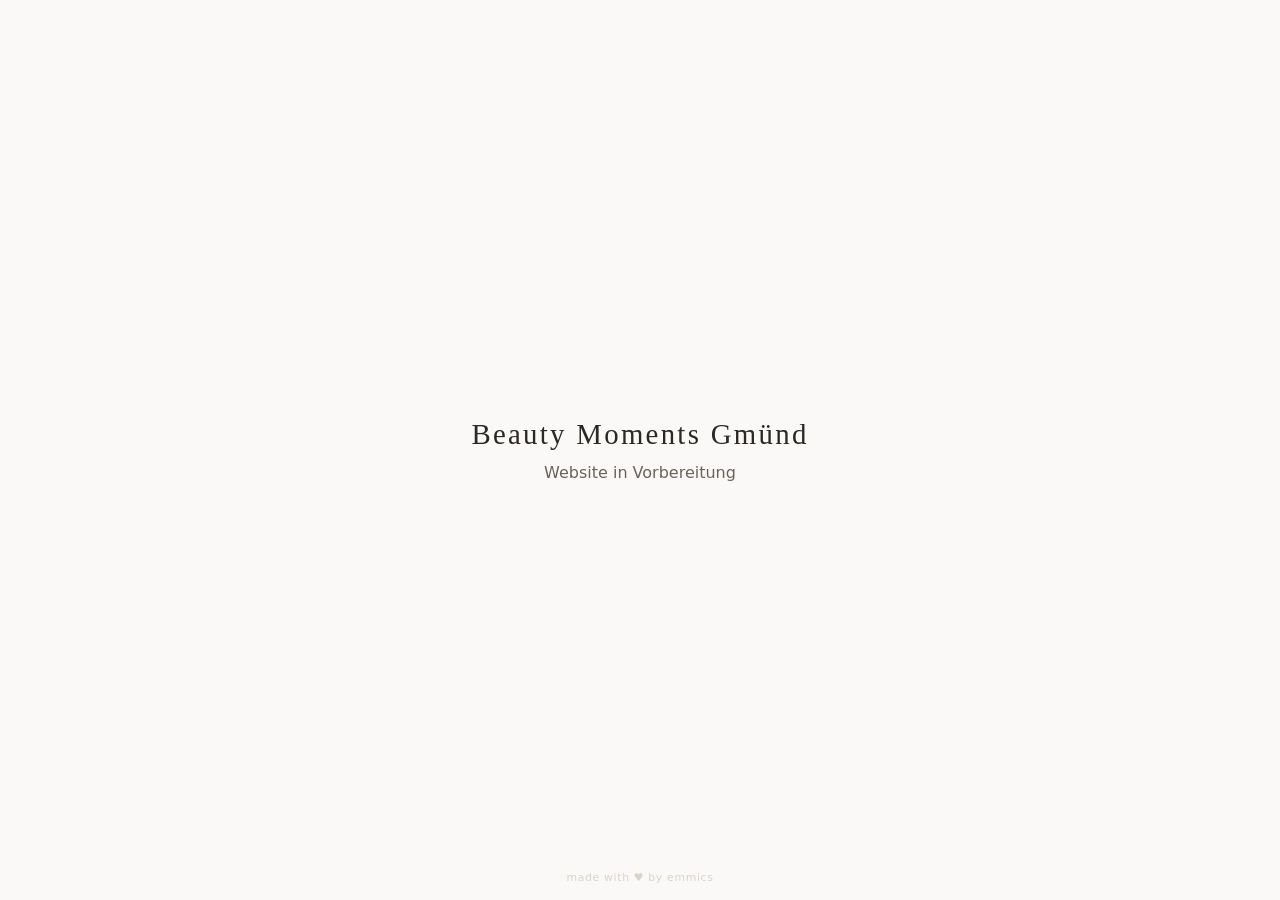
==== public/gmuend/index.html @ 6bbbb347 "Landingpage beautymoments.de + Gmünd-Platzhalter - main/: 50/50-Split (Gmünd | Schorndorf) mit vollf" ====
<!doctype html>
<html lang="de">
  <head>
    <meta charset="UTF-8" />
    <meta name="viewport" content="width=device-width, initial-scale=1.0, viewport-fit=cover" />
    <title>Beauty Moments Gmünd — Website in Vorbereitung</title>
    <meta name="description" content="Beauty Moments Gmünd — die neue Website ist in Vorbereitung." />
    <meta name="robots" content="noindex" />
    <style>
      html {
        /* füllt Notch-Bereich und Overscroll, nicht nur den Body */
        background: #faf9f7;
      }
      body {
        margin: 0;
        min-height: 100svh;
        display: flex;
        align-items: center;
        justify-content: center;
        font-family: Georgia, "Times New Roman", serif;
        background: #faf9f7;
        color: #2c2824;
        text-align: center;
      }
      main {
        padding: 2rem;
      }
      h1 {
        font-size: 1.8rem;
        font-weight: normal;
        letter-spacing: 0.08em;
        margin: 0 0 0.75rem;
      }
      p {
        font-family: system-ui, sans-serif;
        font-size: 1rem;
        color: #6b6258;
        margin: 0;
      }
      .made-by {
        position: fixed;
        left: 0;
        right: 0;
        bottom: max(1rem, env(safe-area-inset-bottom));
        padding: 0 max(1rem, env(safe-area-inset-right)) 0 max(1rem, env(safe-area-inset-left));
        text-align: center;
        font-family: system-ui, sans-serif;
        font-size: 0.68rem;
        letter-spacing: 0.06em;
        color: #d9d3c8;
      }
      .made-by a {
        color: inherit;
        text-decoration: none;
      }
      .made-by a:hover {
        color: #6b6258;
      }
    </style>
  </head>
  <body>
    <main>
      <h1>Beauty Moments Gmünd</h1>
      <p>Website in Vorbereitung</p>
    </main>
    <p class="made-by">made with ♥ by <a href="https://emmics.de">emmics</a></p>
  </body>
</html>
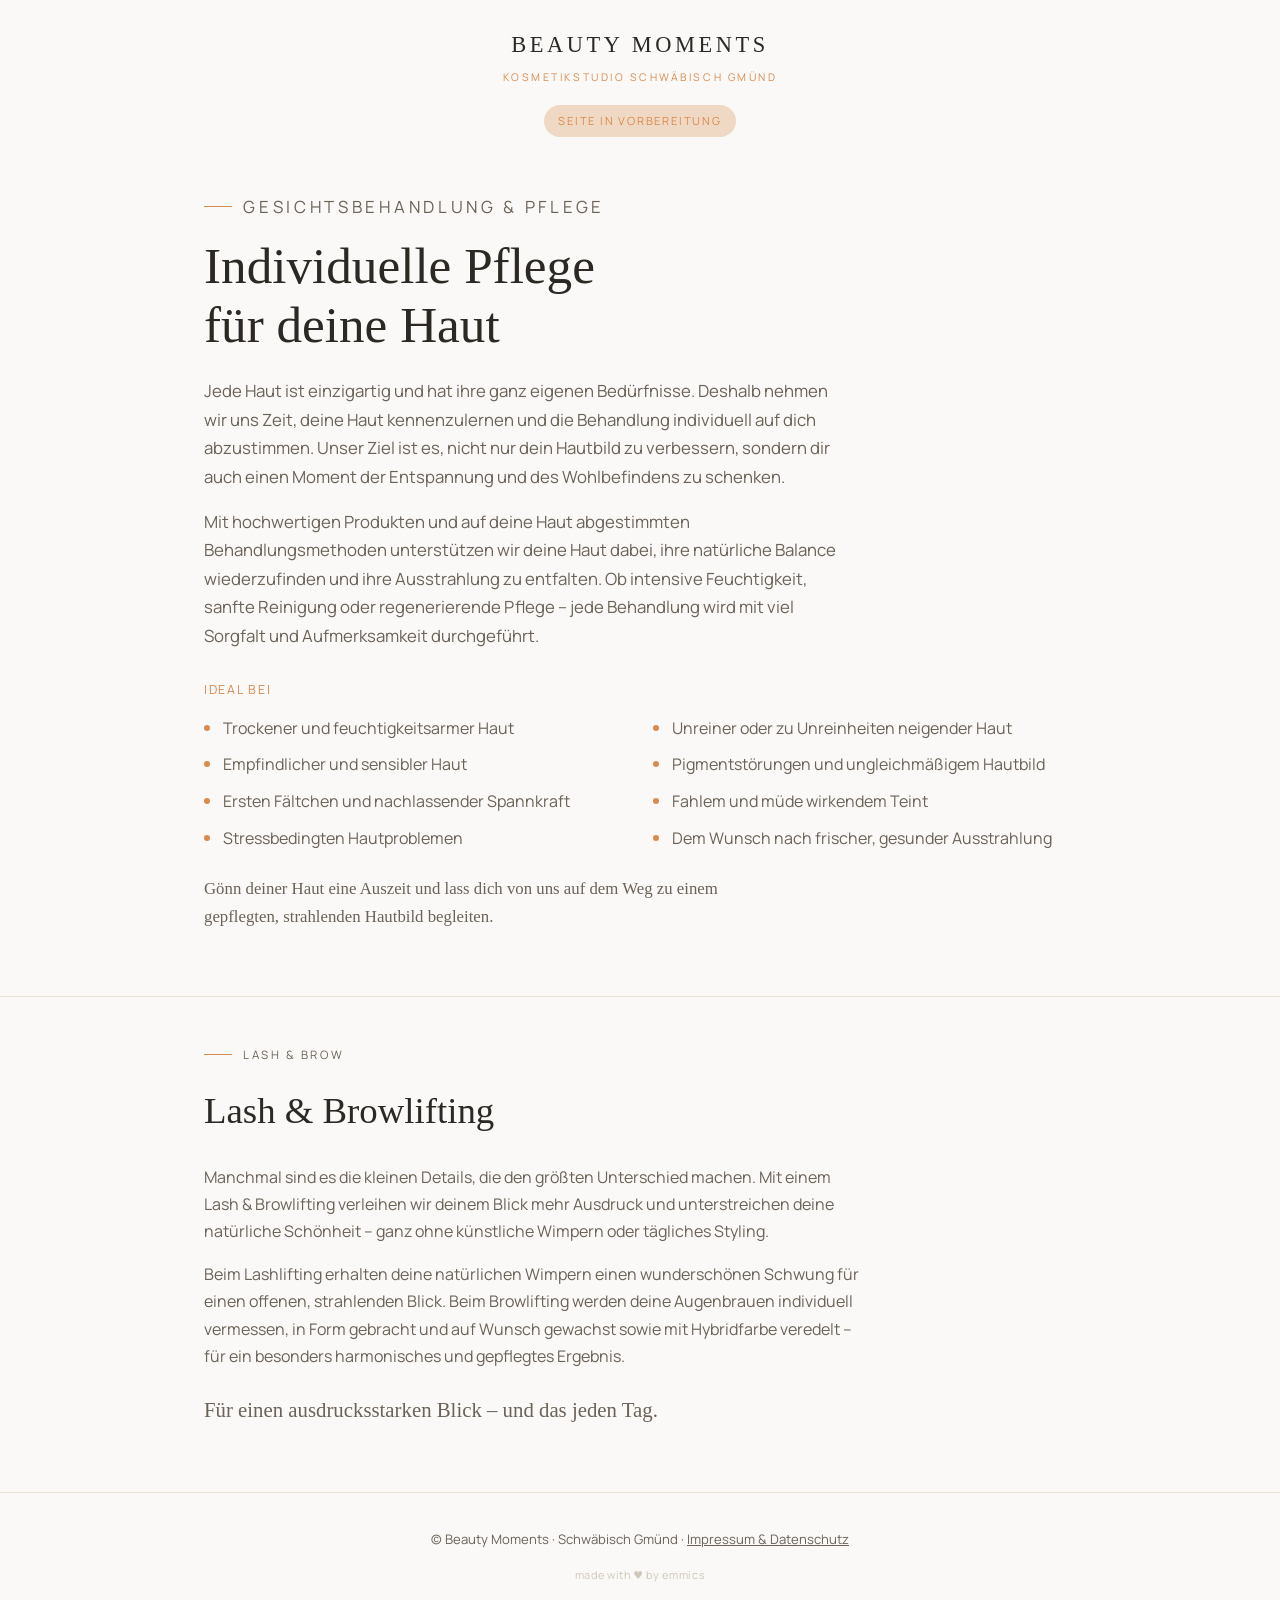
==== commit 99ab741d: "Cindy-Feedback: Schorndorf-Content, Licorice-Signatur, Font-Auswahlseite - Schorndorf: Inhalt/Stylin" ====
--- a/public/gmuend/index.html
+++ b/public/gmuend/index.html
@@ -4,65 +4,273 @@
     <meta charset="UTF-8" />
     <meta name="viewport" content="width=device-width, initial-scale=1.0, viewport-fit=cover" />
     <title>Beauty Moments Gmünd — Website in Vorbereitung</title>
-    <meta name="description" content="Beauty Moments Gmünd — die neue Website ist in Vorbereitung." />
+    <meta name="description" content="Beauty Moments in Schwäbisch Gmünd — individuelle Gesichtspflege, Microneedling, Lash & Browlifting. Die Website ist in Vorbereitung." />
     <meta name="robots" content="noindex" />
+    <meta name="theme-color" content="#faf9f7" />
+    <link rel="preconnect" href="https://fonts.googleapis.com" />
+    <link rel="preconnect" href="https://fonts.gstatic.com" crossorigin />
+    <link rel="stylesheet" href="https://fonts.googleapis.com/css2?family=Manrope:wght@400;500;600;700&display=swap" />
     <style>
-      html {
-        /* füllt Notch-Bereich und Overscroll, nicht nur den Body */
-        background: #faf9f7;
-      }
+      :root {
+        --ink: #2c2824;
+        --ink-soft: #6b6258;
+        --paper: #faf9f7;
+        --paper-2: #f4efe9;
+        --accent: #d98a4f;
+        --accent-soft: #f0d9c4;
+        --line: #ece4da;
+        --serif: Georgia, "Times New Roman", serif;
+        --sans: "Manrope", system-ui, -apple-system, "Segoe UI", sans-serif;
+      }
+
+      * { box-sizing: border-box; }
+
+      html { background: var(--paper); scroll-behavior: smooth; }
+
       body {
         margin: 0;
-        min-height: 100svh;
+        font-family: var(--sans);
+        color: var(--ink);
+        background: var(--paper);
+        line-height: 1.7;
+      }
+
+      h1, h2 { font-family: var(--serif); font-weight: 400; margin: 0; }
+      p { margin: 0; }
+
+      .inner {
+        max-width: 920px;
+        margin: 0 auto;
+        padding: 0 max(1.5rem, env(safe-area-inset-right)) 0 max(1.5rem, env(safe-area-inset-left));
+      }
+
+      .topbar {
+        text-align: center;
+        padding: max(1.6rem, env(safe-area-inset-top)) 1.5rem 0;
+      }
+
+      .brand {
+        font-family: var(--serif);
+        font-size: 1.4rem;
+        letter-spacing: 0.16em;
+        text-transform: uppercase;
+      }
+
+      .brand span {
+        display: block;
+        font-family: var(--sans);
+        font-size: 0.66rem;
+        letter-spacing: 0.24em;
+        text-transform: uppercase;
+        color: var(--accent);
+        margin-top: 0.35rem;
+      }
+
+      .prep-badge {
+        display: inline-block;
+        margin-top: 1.1rem;
+        padding: 0.4rem 0.9rem;
+        font-size: 0.7rem;
+        letter-spacing: 0.16em;
+        text-transform: uppercase;
+        color: var(--accent);
+        background: var(--accent-soft);
+        border-radius: 999px;
+      }
+
+      .eyebrow {
         display: flex;
         align-items: center;
-        justify-content: center;
-        font-family: Georgia, "Times New Roman", serif;
-        background: #faf9f7;
-        color: #2c2824;
+        gap: 0.7rem;
+        font-size: 0.72rem;
+        letter-spacing: 0.22em;
+        text-transform: uppercase;
+        color: var(--accent);
+      }
+
+      .eyebrow::before {
+        content: "";
+        width: 28px;
+        height: 1px;
+        background: var(--accent);
+      }
+
+      .hero {
+        padding: 3.5rem 0 3rem;
+      }
+
+      .hero h1 {
+        font-size: clamp(2rem, 5vw, 3.2rem);
+        line-height: 1.15;
+        margin: 1rem 0 1.4rem;
+        max-width: 18ch;
+      }
+
+      .hero p {
+        color: var(--ink-soft);
+        font-size: 1.05rem;
+        max-width: 64ch;
+        margin-bottom: 1rem;
+      }
+
+      .suited {
+        margin-top: 1.8rem;
+      }
+
+      .suited > span {
+        display: block;
+        font-size: 0.78rem;
+        text-transform: uppercase;
+        letter-spacing: 0.14em;
+        color: var(--accent);
+        margin-bottom: 0.9rem;
+      }
+
+      .suited ul {
+        list-style: none;
+        margin: 0;
+        padding: 0;
+        display: grid;
+        grid-template-columns: 1fr 1fr;
+        gap: 0.6rem 1.6rem;
+      }
+
+      .suited li {
+        position: relative;
+        padding-left: 1.2rem;
+        color: var(--ink-soft);
+      }
+
+      .suited li::before {
+        content: "";
+        position: absolute;
+        left: 0;
+        top: 0.62em;
+        width: 6px;
+        height: 6px;
+        border-radius: 50%;
+        background: var(--accent);
+      }
+
+      .block {
+        border-top: 1px solid var(--line);
+        padding: 3rem 0;
+      }
+
+      .block h2 {
+        font-size: clamp(1.6rem, 3.4vw, 2.3rem);
+        margin: 0.8rem 0 1.3rem;
+      }
+
+      .block p {
+        color: var(--ink-soft);
+        margin-bottom: 1rem;
+        max-width: 66ch;
+      }
+
+      .closing {
+        font-family: var(--serif);
+        font-size: 1.3rem;
+        color: var(--ink);
+        margin-top: 1.4rem;
+      }
+
+      footer {
+        border-top: 1px solid var(--line);
         text-align: center;
-      }
-      main {
-        padding: 2rem;
-      }
-      h1 {
-        font-size: 1.8rem;
-        font-weight: normal;
-        letter-spacing: 0.08em;
-        margin: 0 0 0.75rem;
-      }
-      p {
-        font-family: system-ui, sans-serif;
-        font-size: 1rem;
-        color: #6b6258;
-        margin: 0;
-      }
+        padding: 2.2rem 1.5rem max(2.5rem, calc(1.5rem + env(safe-area-inset-bottom)));
+        font-size: 0.82rem;
+        color: var(--ink-soft);
+      }
+
+      footer a { color: inherit; }
+
       .made-by {
-        position: fixed;
-        left: 0;
-        right: 0;
-        bottom: max(1rem, env(safe-area-inset-bottom));
-        padding: 0 max(1rem, env(safe-area-inset-right)) 0 max(1rem, env(safe-area-inset-left));
-        text-align: center;
-        font-family: system-ui, sans-serif;
+        margin: 1rem 0 0;
         font-size: 0.68rem;
         letter-spacing: 0.06em;
-        color: #d9d3c8;
-      }
-      .made-by a {
-        color: inherit;
-        text-decoration: none;
-      }
-      .made-by a:hover {
-        color: #6b6258;
+        color: #cfc7ba;
+      }
+
+      .made-by a { color: inherit; text-decoration: none; }
+      .made-by a:hover { color: var(--ink-soft); }
+
+      @media (max-width: 640px) {
+        .suited ul { grid-template-columns: 1fr; }
+      }
+
+      @media (prefers-reduced-motion: reduce) {
+        html { scroll-behavior: auto; }
       }
     </style>
   </head>
   <body>
-    <main>
-      <h1>Beauty Moments Gmünd</h1>
-      <p>Website in Vorbereitung</p>
-    </main>
-    <p class="made-by">made with ♥ by <a href="https://emmics.de">emmics</a></p>
+    <div class="topbar">
+      <div class="brand">Beauty Moments<span>Kosmetikstudio Schwäbisch Gmünd</span></div>
+      <div class="prep-badge">Seite in Vorbereitung</div>
+    </div>
+
+    <section class="hero">
+      <div class="inner">
+        <p class="eyebrow">Gesichtsbehandlung &amp; Pflege</p>
+        <h1>Individuelle Pflege für deine Haut</h1>
+        <p>
+          Jede Haut ist einzigartig und hat ihre ganz eigenen Bedürfnisse. Deshalb nehmen wir uns
+          Zeit, deine Haut kennenzulernen und die Behandlung individuell auf dich abzustimmen. Unser
+          Ziel ist es, nicht nur dein Hautbild zu verbessern, sondern dir auch einen Moment der
+          Entspannung und des Wohlbefindens zu schenken.
+        </p>
+        <p>
+          Mit hochwertigen Produkten und auf deine Haut abgestimmten Behandlungsmethoden unterstützen
+          wir deine Haut dabei, ihre natürliche Balance wiederzufinden und ihre Ausstrahlung zu
+          entfalten. Ob intensive Feuchtigkeit, sanfte Reinigung oder regenerierende Pflege – jede
+          Behandlung wird mit viel Sorgfalt und Aufmerksamkeit durchgeführt.
+        </p>
+
+        <div class="suited">
+          <span>Ideal bei</span>
+          <ul>
+            <li>Trockener und feuchtigkeitsarmer Haut</li>
+            <li>Unreiner oder zu Unreinheiten neigender Haut</li>
+            <li>Empfindlicher und sensibler Haut</li>
+            <li>Pigmentstörungen und ungleichmäßigem Hautbild</li>
+            <li>Ersten Fältchen und nachlassender Spannkraft</li>
+            <li>Fahlem und müde wirkendem Teint</li>
+            <li>Stressbedingten Hautproblemen</li>
+            <li>Dem Wunsch nach frischer, gesunder Ausstrahlung</li>
+          </ul>
+        </div>
+
+        <p class="closing">
+          Gönn deiner Haut eine Auszeit und lass dich von uns auf dem Weg zu einem gepflegten,
+          strahlenden Hautbild begleiten.
+        </p>
+      </div>
+    </section>
+
+    <section class="block">
+      <div class="inner">
+        <p class="eyebrow">Lash &amp; Brow</p>
+        <h2>Lash &amp; Browlifting</h2>
+        <p>
+          Manchmal sind es die kleinen Details, die den größten Unterschied machen. Mit einem
+          Lash &amp; Browlifting verleihen wir deinem Blick mehr Ausdruck und unterstreichen deine
+          natürliche Schönheit – ganz ohne künstliche Wimpern oder tägliches Styling.
+        </p>
+        <p>
+          Beim Lashlifting erhalten deine natürlichen Wimpern einen wunderschönen Schwung für einen
+          offenen, strahlenden Blick. Beim Browlifting werden deine Augenbrauen individuell vermessen,
+          in Form gebracht und auf Wunsch gewachst sowie mit Hybridfarbe veredelt – für ein besonders
+          harmonisches und gepflegtes Ergebnis.
+        </p>
+        <p class="closing">Für einen ausdrucksstarken Blick – und das jeden Tag.</p>
+      </div>
+    </section>
+
+    <footer>
+      © Beauty Moments · Schwäbisch Gmünd ·
+      <a href="https://schorndorf.beautymoments.de/imprint.html">Impressum &amp; Datenschutz</a>
+      <p class="made-by">made with ♥ by <a href="https://emmics.de">emmics</a></p>
+    </footer>
   </body>
 </html>
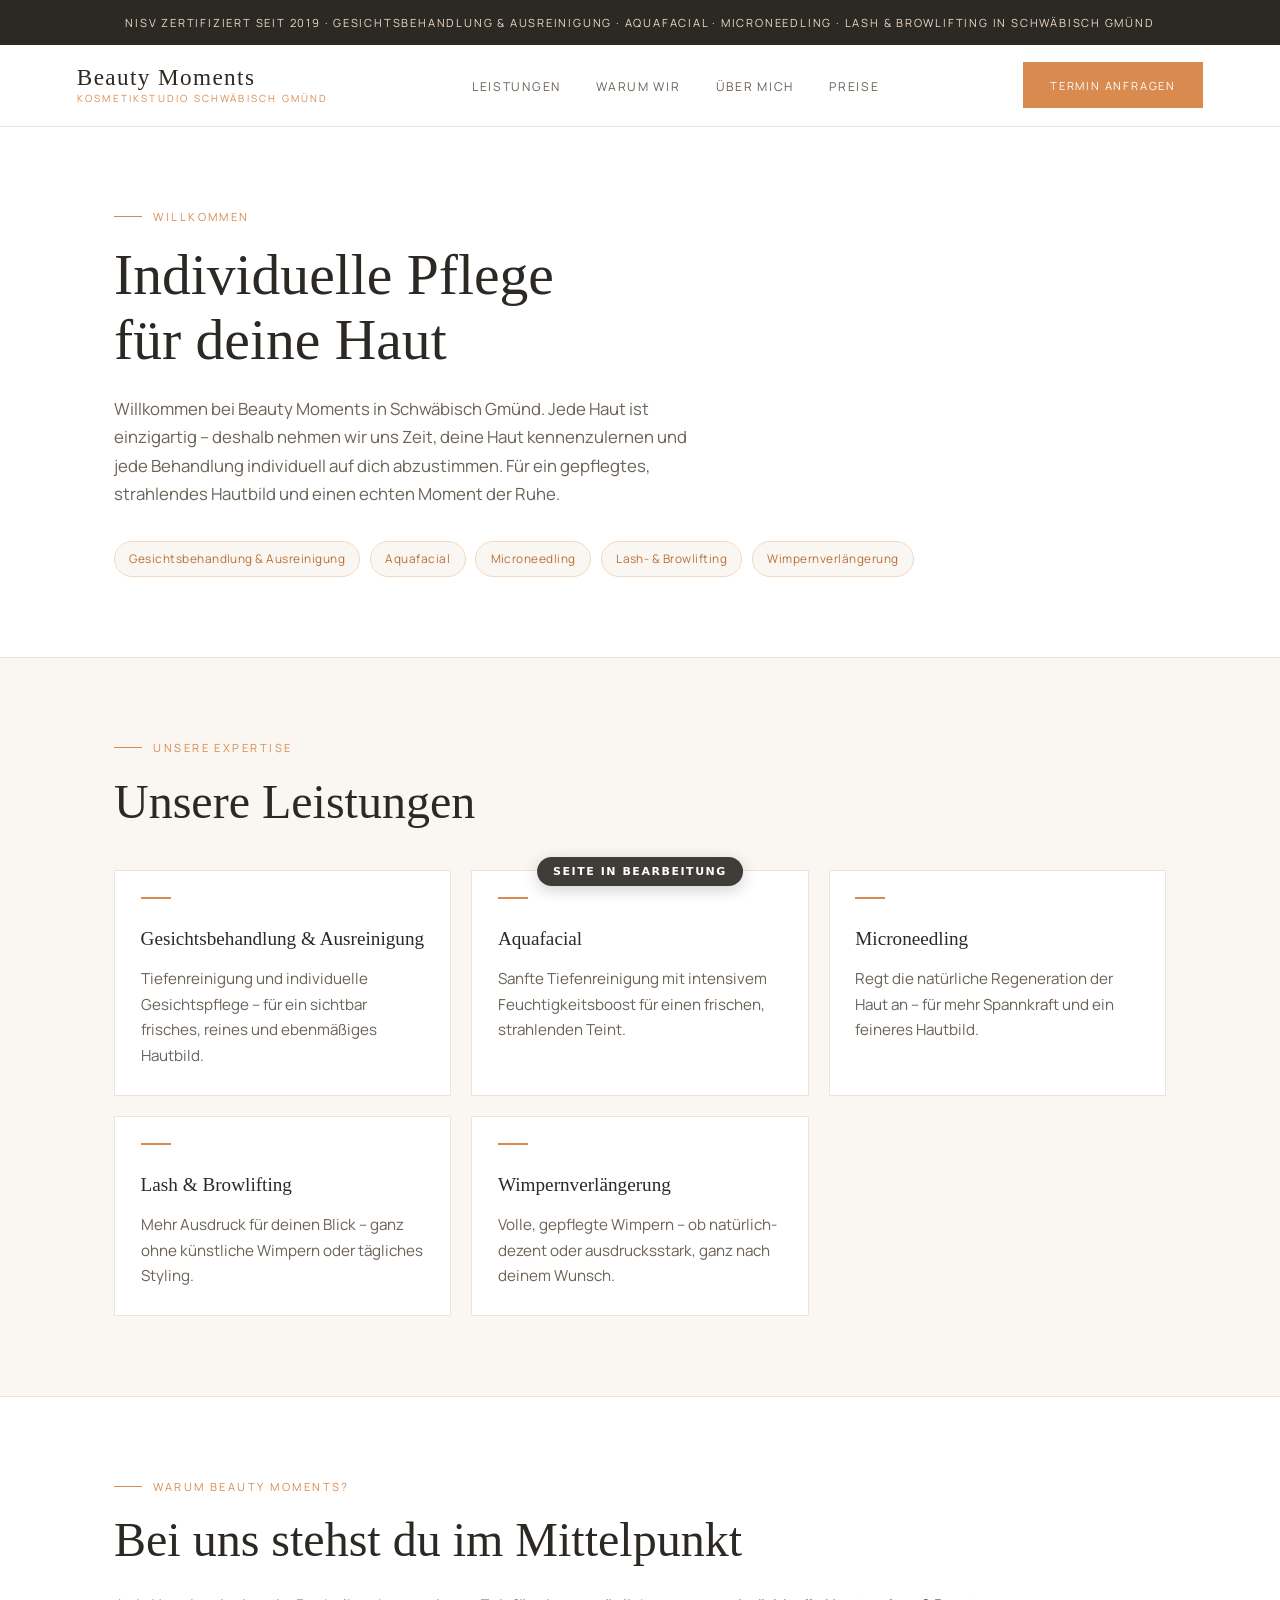
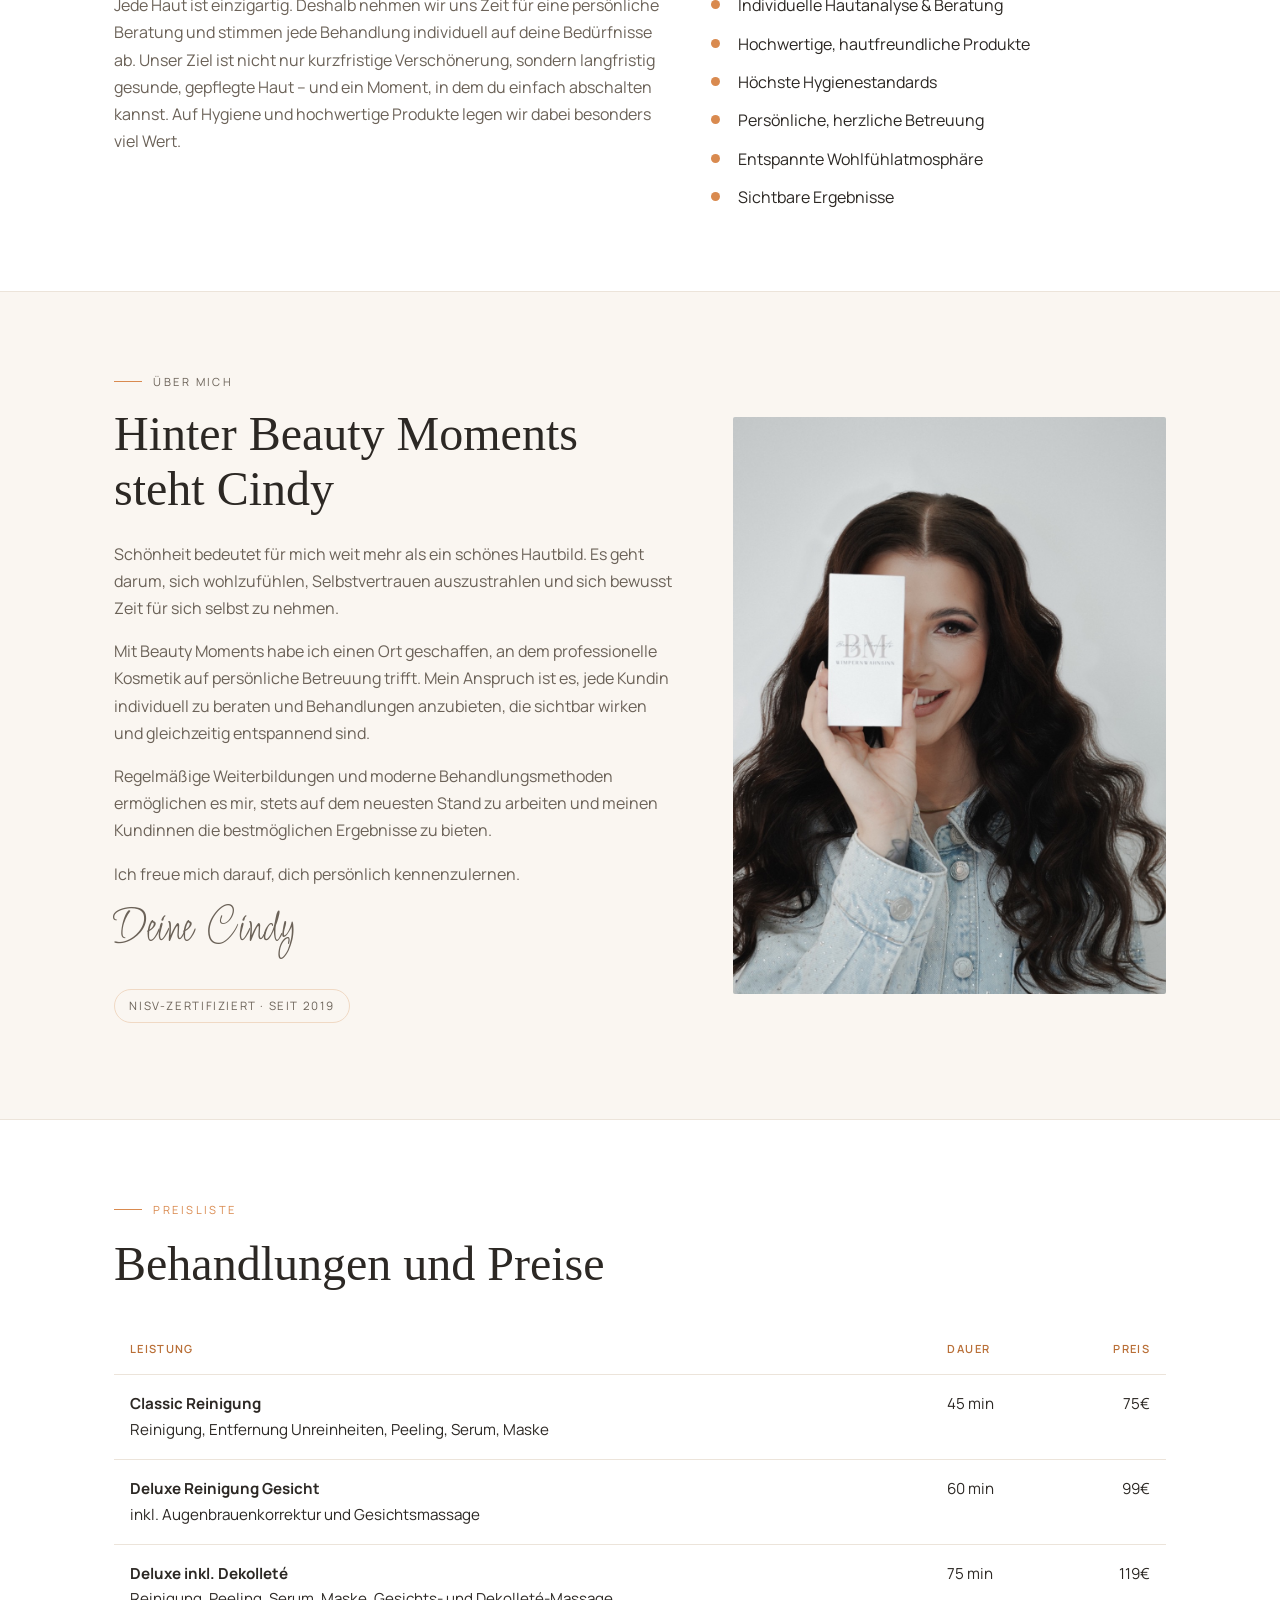
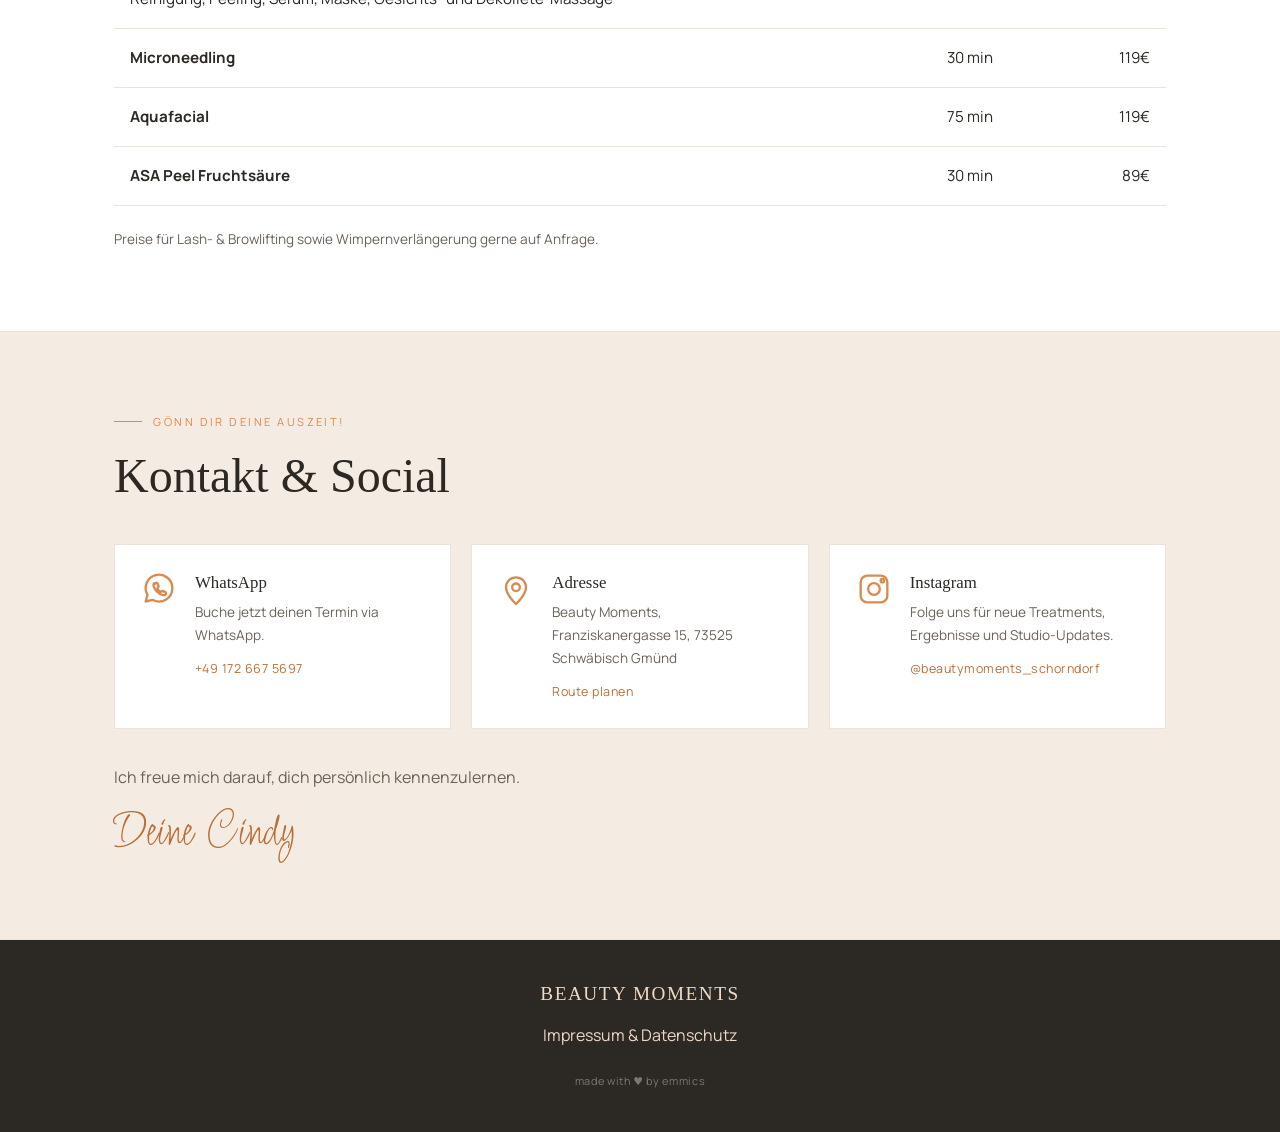
==== commit c982e98e: "Gmünd-Seite aufgebaut, Über-mich vereinheitlicht, Rezensionen, WIP-Badge - Gmünd: vollständige Struk" ====
--- a/public/gmuend/index.html
+++ b/public/gmuend/index.html
@@ -3,24 +3,35 @@
   <head>
     <meta charset="UTF-8" />
     <meta name="viewport" content="width=device-width, initial-scale=1.0, viewport-fit=cover" />
-    <title>Beauty Moments Gmünd — Website in Vorbereitung</title>
-    <meta name="description" content="Beauty Moments in Schwäbisch Gmünd — individuelle Gesichtspflege, Microneedling, Lash & Browlifting. Die Website ist in Vorbereitung." />
+    <title>Beauty Moments Schwäbisch Gmünd — Kosmetikstudio</title>
+    <meta
+      name="description"
+      content="Dein Kosmetikstudio in Schwäbisch Gmünd. Individuelle Gesichtsbehandlung & Ausreinigung, Aquafacial, Microneedling, Lash & Browlifting und Wimpernverlängerung."
+    />
     <meta name="robots" content="noindex" />
-    <meta name="theme-color" content="#faf9f7" />
+    <meta name="theme-color" content="#ffffff" />
+    <link rel="icon" type="image/svg+xml" href="favicon.svg" />
     <link rel="preconnect" href="https://fonts.googleapis.com" />
     <link rel="preconnect" href="https://fonts.gstatic.com" crossorigin />
-    <link rel="stylesheet" href="https://fonts.googleapis.com/css2?family=Manrope:wght@400;500;600;700&display=swap" />
+    <link
+      rel="stylesheet"
+      href="https://fonts.googleapis.com/css2?family=Licorice&family=Manrope:wght@400;500;600;700&display=swap"
+    />
     <style>
       :root {
         --ink: #2c2824;
         --ink-soft: #6b6258;
-        --paper: #faf9f7;
-        --paper-2: #f4efe9;
+        --paper: #ffffff;
+        --paper-2: #faf6f1;
+        --paper-3: #f4ece3;
         --accent: #d98a4f;
         --accent-soft: #f0d9c4;
+        --accent-dark: #b96f37;
         --line: #ece4da;
         --serif: Georgia, "Times New Roman", serif;
         --sans: "Manrope", system-ui, -apple-system, "Segoe UI", sans-serif;
+        --script: "Licorice", "Segoe Script", cursive;
+        --max: 1100px;
       }
 
       * { box-sizing: border-box; }
@@ -33,59 +44,102 @@
         color: var(--ink);
         background: var(--paper);
         line-height: 1.7;
-      }
-
-      h1, h2 { font-family: var(--serif); font-weight: 400; margin: 0; }
+        overflow-x: hidden;
+      }
+
+      h1, h2, h3 { font-family: var(--serif); font-weight: 400; margin: 0; }
       p { margin: 0; }
+      a { color: inherit; }
 
       .inner {
-        max-width: 920px;
+        max-width: var(--max);
         margin: 0 auto;
-        padding: 0 max(1.5rem, env(safe-area-inset-right)) 0 max(1.5rem, env(safe-area-inset-left));
-      }
-
-      .topbar {
+        padding: 5rem max(1.5rem, env(safe-area-inset-right)) 5rem max(1.5rem, env(safe-area-inset-left));
+      }
+
+      .announcement {
+        background: var(--ink);
+        color: var(--accent-soft);
         text-align: center;
-        padding: max(1.6rem, env(safe-area-inset-top)) 1.5rem 0;
-      }
-
-      .brand {
-        font-family: var(--serif);
-        font-size: 1.4rem;
-        letter-spacing: 0.16em;
-        text-transform: uppercase;
-      }
-
-      .brand span {
-        display: block;
-        font-family: var(--sans);
-        font-size: 0.66rem;
-        letter-spacing: 0.24em;
-        text-transform: uppercase;
-        color: var(--accent);
-        margin-top: 0.35rem;
-      }
-
-      .prep-badge {
-        display: inline-block;
-        margin-top: 1.1rem;
-        padding: 0.4rem 0.9rem;
+        padding: max(0.8rem, env(safe-area-inset-top)) 1.25rem 0.8rem;
         font-size: 0.7rem;
         letter-spacing: 0.16em;
         text-transform: uppercase;
+      }
+
+      .top-nav {
+        position: sticky;
+        top: 0;
+        z-index: 1000;
+        background: rgba(255, 255, 255, 0.92);
+        backdrop-filter: saturate(180%) blur(8px);
+        border-bottom: 1px solid var(--line);
+        display: flex;
+        align-items: center;
+        justify-content: space-between;
+        padding: env(safe-area-inset-top) max(6%, env(safe-area-inset-left)) 0 max(6%, env(safe-area-inset-right));
+        min-height: calc(82px + env(safe-area-inset-top));
+      }
+
+      .nav-logo {
+        font-family: var(--serif);
+        font-size: 1.45rem;
+        letter-spacing: 0.06em;
+        text-decoration: none;
+        line-height: 1;
+      }
+
+      .nav-logo span {
+        display: block;
+        font-family: var(--sans);
+        font-size: 0.62rem;
+        letter-spacing: 0.22em;
+        text-transform: uppercase;
         color: var(--accent);
-        background: var(--accent-soft);
-        border-radius: 999px;
-      }
+        margin-top: 0.3rem;
+      }
+
+      .nav-links {
+        display: flex;
+        gap: 2.2rem;
+        list-style: none;
+        margin: 0;
+        padding: 0;
+      }
+
+      .nav-links a {
+        font-size: 0.76rem;
+        letter-spacing: 0.14em;
+        text-transform: uppercase;
+        color: var(--ink-soft);
+        text-decoration: none;
+        transition: color 0.2s;
+      }
+
+      .nav-links a:hover { color: var(--accent-dark); }
+
+      .nav-cta {
+        background: var(--accent);
+        color: #fff;
+        padding: 0.85rem 1.7rem;
+        font-size: 0.7rem;
+        letter-spacing: 0.16em;
+        text-transform: uppercase;
+        text-decoration: none;
+        transition: background 0.25s, transform 0.15s;
+      }
+
+      .nav-cta:hover { background: var(--accent-dark); transform: translateY(-1px); }
 
       .eyebrow {
         display: flex;
         align-items: center;
         gap: 0.7rem;
-        font-size: 0.72rem;
+        font-size: 0.7rem;
         letter-spacing: 0.22em;
         text-transform: uppercase;
         color: var(--accent);
+        margin-bottom: 1.1rem;
       }
 
       .eyebrow::before {
@@ -95,108 +149,257 @@
         background: var(--accent);
       }
 
-      .hero {
-        padding: 3.5rem 0 3rem;
-      }
+      .section-title {
+        font-size: clamp(2rem, 4.2vw, 3rem);
+        line-height: 1.14;
+        margin-bottom: 1.5rem;
+      }
+
+      /* Hero */
+      .hero { background: var(--paper); }
 
       .hero h1 {
-        font-size: clamp(2rem, 5vw, 3.2rem);
-        line-height: 1.15;
-        margin: 1rem 0 1.4rem;
-        max-width: 18ch;
-      }
-
-      .hero p {
+        font-size: clamp(2.2rem, 5.4vw, 3.6rem);
+        line-height: 1.12;
+        margin: 0 0 1.4rem;
+        max-width: 16ch;
+      }
+
+      .hero p.lead {
         color: var(--ink-soft);
         font-size: 1.05rem;
-        max-width: 64ch;
+        max-width: 60ch;
+      }
+
+      .service-chips {
+        display: flex;
+        flex-wrap: wrap;
+        gap: 0.6rem;
+        margin-top: 2rem;
+      }
+
+      .service-chips span {
+        font-size: 0.74rem;
+        letter-spacing: 0.04em;
+        padding: 0.45rem 0.9rem;
+        border: 1px solid var(--accent-soft);
+        border-radius: 999px;
+        color: var(--accent-dark);
+        background: var(--paper-2);
+      }
+
+      /* Leistungen */
+      .services { background: var(--paper-2); border-top: 1px solid var(--line); }
+
+      .cards {
+        display: grid;
+        grid-template-columns: repeat(3, minmax(0, 1fr));
+        gap: 1.25rem;
+        margin-top: 2.5rem;
+      }
+
+      .card {
+        background: #fff;
+        border: 1px solid var(--line);
+        padding: 1.6rem;
+      }
+
+      .card h3 {
+        font-size: 1.2rem;
+        margin-bottom: 0.6rem;
+      }
+
+      .card p { color: var(--ink-soft); font-size: 0.95rem; }
+
+      .card .card-mark {
+        display: inline-block;
+        width: 30px;
+        height: 2px;
+        background: var(--accent);
         margin-bottom: 1rem;
       }
 
-      .suited {
-        margin-top: 1.8rem;
-      }
-
-      .suited > span {
-        display: block;
-        font-size: 0.78rem;
-        text-transform: uppercase;
-        letter-spacing: 0.14em;
-        color: var(--accent);
-        margin-bottom: 0.9rem;
-      }
-
-      .suited ul {
+      /* Warum wir */
+      .why { background: var(--paper); border-top: 1px solid var(--line); }
+
+      .why-grid {
+        display: grid;
+        grid-template-columns: 1.1fr 0.9fr;
+        gap: 2.5rem;
+        align-items: start;
+      }
+
+      .why-grid p { color: var(--ink-soft); }
+
+      .check-list {
         list-style: none;
         margin: 0;
         padding: 0;
         display: grid;
-        grid-template-columns: 1fr 1fr;
-        gap: 0.6rem 1.6rem;
-      }
-
-      .suited li {
+        gap: 0.7rem;
+      }
+
+      .check-list li {
         position: relative;
-        padding-left: 1.2rem;
-        color: var(--ink-soft);
-      }
-
-      .suited li::before {
+        padding-left: 1.7rem;
+        color: var(--ink);
+      }
+
+      .check-list li::before {
         content: "";
         position: absolute;
         left: 0;
-        top: 0.62em;
-        width: 6px;
-        height: 6px;
+        top: 0.5em;
+        width: 9px;
+        height: 9px;
         border-radius: 50%;
         background: var(--accent);
       }
 
-      .block {
-        border-top: 1px solid var(--line);
-        padding: 3rem 0;
-      }
-
-      .block h2 {
-        font-size: clamp(1.6rem, 3.4vw, 2.3rem);
-        margin: 0.8rem 0 1.3rem;
-      }
-
-      .block p {
+      /* Über mich */
+      .about { background: var(--paper-2); border-top: 1px solid var(--line); }
+
+      .about p { color: var(--ink-soft); margin-bottom: 1rem; max-width: 64ch; }
+
+      .signature {
+        font-family: var(--script);
+        font-size: 3.2rem;
+        line-height: 1;
+        color: var(--accent-dark);
+        margin-top: 1rem;
+      }
+
+      .about-grid {
+        display: grid;
+        grid-template-columns: 1.3fr 1fr;
+        gap: 3.5rem;
+        align-items: center;
+      }
+
+      .about-grid p { color: var(--ink-soft); margin-bottom: 1rem; max-width: 60ch; }
+
+      .portrait {
+        aspect-ratio: 3 / 4;
+        overflow: hidden;
+        border-radius: 2px;
+      }
+
+      .portrait img {
+        width: 100%;
+        height: 100%;
+        object-fit: cover;
+        display: block;
+      }
+
+      .cert-badge {
+        display: inline-block;
+        margin-top: 1.1rem;
+        padding: 0.4rem 0.9rem;
+        font-size: 0.72rem;
+        letter-spacing: 0.14em;
+        text-transform: uppercase;
         color: var(--ink-soft);
-        margin-bottom: 1rem;
-        max-width: 66ch;
-      }
-
-      .closing {
-        font-family: var(--serif);
-        font-size: 1.3rem;
-        color: var(--ink);
+        border: 1px solid var(--accent-soft);
+        border-radius: 999px;
+      }
+
+      /* Preise */
+      .prices { background: var(--paper); border-top: 1px solid var(--line); }
+
+      table {
+        width: 100%;
+        border-collapse: collapse;
+        margin-top: 2rem;
+        font-size: 0.95rem;
+      }
+
+      th, td {
+        text-align: left;
+        padding: 1rem 1rem;
+        border-bottom: 1px solid var(--line);
+        vertical-align: top;
+      }
+
+      th {
+        font-size: 0.7rem;
+        letter-spacing: 0.12em;
+        text-transform: uppercase;
+        color: var(--accent-dark);
+        font-weight: 600;
+      }
+
+      td:last-child, th:last-child { text-align: right; white-space: nowrap; }
+
+      .prices .note {
         margin-top: 1.4rem;
-      }
-
+        font-size: 0.85rem;
+        color: var(--ink-soft);
+      }
+
+      /* Kontakt */
+      .contact { background: var(--paper-3); border-top: 1px solid var(--line); }
+
+      .contact-tiles {
+        display: grid;
+        grid-template-columns: repeat(3, minmax(0, 1fr));
+        gap: 1.25rem;
+        margin-top: 2.5rem;
+      }
+
+      .contact-tile {
+        display: flex;
+        gap: 1rem;
+        padding: 1.5rem;
+        background: #fff;
+        border: 1px solid var(--line);
+        text-decoration: none;
+        transition: border-color 0.2s, transform 0.15s;
+      }
+
+      .contact-tile:hover { border-color: var(--accent); transform: translateY(-2px); }
+
+      .contact-icon {
+        flex: 0 0 auto;
+        width: 40px;
+        height: 40px;
+        color: var(--accent);
+      }
+
+      .contact-icon svg { width: 100%; height: 100%; fill: none; stroke: currentColor; stroke-width: 1.4; stroke-linecap: round; stroke-linejoin: round; }
+
+      .contact-tile h3 { font-size: 1.05rem; margin-bottom: 0.25rem; }
+      .contact-tile p { font-size: 0.85rem; color: var(--ink-soft); margin-bottom: 0.4rem; }
+      .contact-meta { font-size: 0.78rem; color: var(--accent-dark); letter-spacing: 0.04em; }
+
+      .contact-signoff { margin-top: 2.2rem; color: var(--ink-soft); }
+
+      /* Footer */
       footer {
         border-top: 1px solid var(--line);
         text-align: center;
-        padding: 2.2rem 1.5rem max(2.5rem, calc(1.5rem + env(safe-area-inset-bottom)));
-        font-size: 0.82rem;
-        color: var(--ink-soft);
-      }
-
-      footer a { color: inherit; }
+        padding: 2.4rem 1.5rem max(2.6rem, calc(1.6rem + env(safe-area-inset-bottom)));
+        background: var(--ink);
+        color: var(--accent-soft);
+      }
+
+      .footer-brand { font-family: var(--serif); letter-spacing: 0.08em; font-size: 1.2rem; margin-bottom: 0.7rem; }
+      footer a { color: var(--accent-soft); text-decoration: none; }
+      footer a:hover { color: #fff; }
 
       .made-by {
-        margin: 1rem 0 0;
+        margin: 1.4rem 0 0;
         font-size: 0.68rem;
         letter-spacing: 0.06em;
-        color: #cfc7ba;
-      }
-
-      .made-by a { color: inherit; text-decoration: none; }
-      .made-by a:hover { color: var(--ink-soft); }
-
-      @media (max-width: 640px) {
-        .suited ul { grid-template-columns: 1fr; }
+        color: rgba(244, 239, 230, 0.4);
+      }
+      .made-by a { color: inherit; }
+      .made-by a:hover { color: rgba(244, 239, 230, 0.7); }
+
+      @media (max-width: 900px) {
+        .nav-links, .nav-cta { display: none; }
+        .cards, .contact-tiles { grid-template-columns: 1fr; }
+        .why-grid, .about-grid { grid-template-columns: 1fr; gap: 1.6rem; }
+        .inner { padding: 3.5rem 1.25rem; }
       }
 
       @media (prefers-reduced-motion: reduce) {
@@ -205,70 +408,247 @@
     </style>
   </head>
   <body>
-    <div class="topbar">
-      <div class="brand">Beauty Moments<span>Kosmetikstudio Schwäbisch Gmünd</span></div>
-      <div class="prep-badge">Seite in Vorbereitung</div>
+    <div class="wip-badge" style="position:fixed;left:50%;bottom:max(14px,env(safe-area-inset-bottom));transform:translateX(-50%);z-index:3000;background:rgba(44,40,36,0.9);color:#fff;font:600 11px/1 -apple-system,system-ui,sans-serif;letter-spacing:0.14em;text-transform:uppercase;padding:9px 16px;border-radius:999px;box-shadow:0 4px 16px rgba(0,0,0,0.18);pointer-events:none;">Seite in Bearbeitung</div>
+    <div class="announcement">
+      NiSV zertifiziert seit 2019 · Gesichtsbehandlung &amp; Ausreinigung · Aquafacial · Microneedling · Lash &amp; Browlifting in Schwäbisch Gmünd
     </div>
+
+    <nav class="top-nav" aria-label="Hauptnavigation">
+      <a class="nav-logo" href="index.html"
+        >Beauty Moments
+        <span>Kosmetikstudio Schwäbisch Gmünd</span>
+      </a>
+      <ul class="nav-links">
+        <li><a href="#services">Leistungen</a></li>
+        <li><a href="#why">Warum wir</a></li>
+        <li><a href="#about">Über mich</a></li>
+        <li><a href="#prices">Preise</a></li>
+      </ul>
+      <a class="nav-cta" href="#contact">Termin anfragen</a>
+    </nav>
 
     <section class="hero">
       <div class="inner">
-        <p class="eyebrow">Gesichtsbehandlung &amp; Pflege</p>
+        <p class="eyebrow">Willkommen</p>
         <h1>Individuelle Pflege für deine Haut</h1>
-        <p>
-          Jede Haut ist einzigartig und hat ihre ganz eigenen Bedürfnisse. Deshalb nehmen wir uns
-          Zeit, deine Haut kennenzulernen und die Behandlung individuell auf dich abzustimmen. Unser
-          Ziel ist es, nicht nur dein Hautbild zu verbessern, sondern dir auch einen Moment der
-          Entspannung und des Wohlbefindens zu schenken.
+        <p class="lead">
+          Willkommen bei Beauty Moments in Schwäbisch Gmünd. Jede Haut ist einzigartig – deshalb
+          nehmen wir uns Zeit, deine Haut kennenzulernen und jede Behandlung individuell auf dich
+          abzustimmen. Für ein gepflegtes, strahlendes Hautbild und einen echten Moment der Ruhe.
         </p>
-        <p>
-          Mit hochwertigen Produkten und auf deine Haut abgestimmten Behandlungsmethoden unterstützen
-          wir deine Haut dabei, ihre natürliche Balance wiederzufinden und ihre Ausstrahlung zu
-          entfalten. Ob intensive Feuchtigkeit, sanfte Reinigung oder regenerierende Pflege – jede
-          Behandlung wird mit viel Sorgfalt und Aufmerksamkeit durchgeführt.
-        </p>
-
-        <div class="suited">
-          <span>Ideal bei</span>
-          <ul>
-            <li>Trockener und feuchtigkeitsarmer Haut</li>
-            <li>Unreiner oder zu Unreinheiten neigender Haut</li>
-            <li>Empfindlicher und sensibler Haut</li>
-            <li>Pigmentstörungen und ungleichmäßigem Hautbild</li>
-            <li>Ersten Fältchen und nachlassender Spannkraft</li>
-            <li>Fahlem und müde wirkendem Teint</li>
-            <li>Stressbedingten Hautproblemen</li>
-            <li>Dem Wunsch nach frischer, gesunder Ausstrahlung</li>
+        <div class="service-chips">
+          <span>Gesichtsbehandlung &amp; Ausreinigung</span>
+          <span>Aquafacial</span>
+          <span>Microneedling</span>
+          <span>Lash- &amp; Browlifting</span>
+          <span>Wimpernverlängerung</span>
+        </div>
+      </div>
+    </section>
+
+    <section id="services" class="services">
+      <div class="inner">
+        <p class="eyebrow">Unsere Expertise</p>
+        <h2 class="section-title">Unsere Leistungen</h2>
+        <div class="cards">
+          <article class="card">
+            <span class="card-mark"></span>
+            <h3>Gesichtsbehandlung &amp; Ausreinigung</h3>
+            <p>Tiefenreinigung und individuelle Gesichtspflege – für ein sichtbar frisches, reines und ebenmäßiges Hautbild.</p>
+          </article>
+          <article class="card">
+            <span class="card-mark"></span>
+            <h3>Aquafacial</h3>
+            <p>Sanfte Tiefenreinigung mit intensivem Feuchtigkeitsboost für einen frischen, strahlenden Teint.</p>
+          </article>
+          <article class="card">
+            <span class="card-mark"></span>
+            <h3>Microneedling</h3>
+            <p>Regt die natürliche Regeneration der Haut an – für mehr Spannkraft und ein feineres Hautbild.</p>
+          </article>
+          <article class="card">
+            <span class="card-mark"></span>
+            <h3>Lash &amp; Browlifting</h3>
+            <p>Mehr Ausdruck für deinen Blick – ganz ohne künstliche Wimpern oder tägliches Styling.</p>
+          </article>
+          <article class="card">
+            <span class="card-mark"></span>
+            <h3>Wimpernverlängerung</h3>
+            <p>Volle, gepflegte Wimpern – ob natürlich-dezent oder ausdrucksstark, ganz nach deinem Wunsch.</p>
+          </article>
+        </div>
+      </div>
+    </section>
+
+    <section id="why" class="why">
+      <div class="inner">
+        <p class="eyebrow">Warum Beauty Moments?</p>
+        <h2 class="section-title">Bei uns stehst du im Mittelpunkt</h2>
+        <div class="why-grid">
+          <p>
+            Jede Haut ist einzigartig. Deshalb nehmen wir uns Zeit für eine persönliche Beratung und
+            stimmen jede Behandlung individuell auf deine Bedürfnisse ab. Unser Ziel ist nicht nur
+            kurzfristige Verschönerung, sondern langfristig gesunde, gepflegte Haut – und ein Moment,
+            in dem du einfach abschalten kannst. Auf Hygiene und hochwertige Produkte legen wir dabei
+            besonders viel Wert.
+          </p>
+          <ul class="check-list">
+            <li>Individuelle Hautanalyse &amp; Beratung</li>
+            <li>Hochwertige, hautfreundliche Produkte</li>
+            <li>Höchste Hygienestandards</li>
+            <li>Persönliche, herzliche Betreuung</li>
+            <li>Entspannte Wohlfühlatmosphäre</li>
+            <li>Sichtbare Ergebnisse</li>
           </ul>
         </div>
-
-        <p class="closing">
-          Gönn deiner Haut eine Auszeit und lass dich von uns auf dem Weg zu einem gepflegten,
-          strahlenden Hautbild begleiten.
-        </p>
       </div>
     </section>
 
-    <section class="block">
-      <div class="inner">
-        <p class="eyebrow">Lash &amp; Brow</p>
-        <h2>Lash &amp; Browlifting</h2>
-        <p>
-          Manchmal sind es die kleinen Details, die den größten Unterschied machen. Mit einem
-          Lash &amp; Browlifting verleihen wir deinem Blick mehr Ausdruck und unterstreichen deine
-          natürliche Schönheit – ganz ohne künstliche Wimpern oder tägliches Styling.
-        </p>
-        <p>
-          Beim Lashlifting erhalten deine natürlichen Wimpern einen wunderschönen Schwung für einen
-          offenen, strahlenden Blick. Beim Browlifting werden deine Augenbrauen individuell vermessen,
-          in Form gebracht und auf Wunsch gewachst sowie mit Hybridfarbe veredelt – für ein besonders
-          harmonisches und gepflegtes Ergebnis.
-        </p>
-        <p class="closing">Für einen ausdrucksstarken Blick – und das jeden Tag.</p>
+    <section id="about" class="about">
+      <div class="inner about-grid">
+        <div>
+          <p class="eyebrow">Über mich</p>
+          <h2 class="section-title">Hinter Beauty Moments steht Cindy</h2>
+          <p>
+            Schönheit bedeutet für mich weit mehr als ein schönes Hautbild. Es geht darum,
+            sich wohlzufühlen, Selbstvertrauen auszustrahlen und sich bewusst Zeit für sich
+            selbst zu nehmen.
+          </p>
+          <p>
+            Mit Beauty Moments habe ich einen Ort geschaffen, an dem professionelle Kosmetik
+            auf persönliche Betreuung trifft. Mein Anspruch ist es, jede Kundin individuell
+            zu beraten und Behandlungen anzubieten, die sichtbar wirken und gleichzeitig
+            entspannend sind.
+          </p>
+          <p>
+            Regelmäßige Weiterbildungen und moderne Behandlungsmethoden ermöglichen es mir,
+            stets auf dem neuesten Stand zu arbeiten und meinen Kundinnen die bestmöglichen
+            Ergebnisse zu bieten.
+          </p>
+          <p>Ich freue mich darauf, dich persönlich kennenzulernen.</p>
+          <p class="signature">Deine Cindy</p>
+          <p class="cert-badge">NiSV-zertifiziert · seit 2019</p>
+        </div>
+        <div class="portrait">
+          <img src="assets/cindy.jpg" alt="Cindy, Inhaberin von Beauty Moments" loading="lazy" decoding="async" />
+        </div>
       </div>
     </section>
 
+    <section id="prices" class="prices">
+      <div class="inner">
+        <p class="eyebrow">Preisliste</p>
+        <h2 class="section-title">Behandlungen und Preise</h2>
+        <table aria-label="Gesichtsbehandlungen">
+          <thead>
+            <tr>
+              <th>Leistung</th>
+              <th>Dauer</th>
+              <th>Preis</th>
+            </tr>
+          </thead>
+          <tbody>
+            <tr>
+              <td><strong>Classic Reinigung</strong><br />Reinigung, Entfernung Unreinheiten, Peeling, Serum, Maske</td>
+              <td>45 min</td>
+              <td>75€</td>
+            </tr>
+            <tr>
+              <td><strong>Deluxe Reinigung Gesicht</strong><br />inkl. Augenbrauenkorrektur und Gesichtsmassage</td>
+              <td>60 min</td>
+              <td>99€</td>
+            </tr>
+            <tr>
+              <td><strong>Deluxe inkl. Dekolleté</strong><br />Reinigung, Peeling, Serum, Maske, Gesichts- und Dekolleté-Massage</td>
+              <td>75 min</td>
+              <td>119€</td>
+            </tr>
+            <tr>
+              <td><strong>Microneedling</strong></td>
+              <td>30 min</td>
+              <td>119€</td>
+            </tr>
+            <tr>
+              <td><strong>Aquafacial</strong></td>
+              <td>75 min</td>
+              <td>119€</td>
+            </tr>
+            <tr>
+              <td><strong>ASA Peel Fruchtsäure</strong></td>
+              <td>30 min</td>
+              <td>89€</td>
+            </tr>
+          </tbody>
+        </table>
+        <p class="note">Preise für Lash- &amp; Browlifting sowie Wimpernverlängerung gerne auf Anfrage.</p>
+      </div>
+    </section>
+
+    <section id="contact" class="contact">
+      <div class="inner">
+        <p class="eyebrow">Gönn dir deine Auszeit!</p>
+        <h2 class="section-title">Kontakt &amp; Social</h2>
+
+        <div class="contact-tiles">
+          <a
+            class="contact-tile"
+            href="https://wa.me/491726675697?text=Hallo%20Beauty%20Moments%2C%20ich%20interessiere%20mich%20für%20einen%20Termin%20in%20Schwäbisch%20Gmünd."
+            target="_blank"
+            rel="noopener noreferrer"
+            aria-label="Kontakt per WhatsApp"
+          >
+            <span class="contact-icon" aria-hidden="true">
+              <svg viewBox="0 0 24 24"><path d="M20 11.5a8 8 0 0 1-11.9 7l-4.1 1 1.1-4A8 8 0 1 1 20 11.5Z" /><path d="M9.6 8.9c.2-.5.4-.5.6-.5h.5c.2 0 .4.1.5.4l.5 1.3c.1.2.1.5-.1.7l-.4.6c-.1.2-.1.4 0 .6.3.6.9 1.2 1.5 1.6.2.1.4.1.6 0l.6-.3c.2-.1.5-.1.7 0l1.2.6c.3.1.4.3.4.5v.5c0 .2-.1.4-.5.6-.4.2-1 .3-1.7.1-2-.6-4.6-3.1-5.2-5.2-.2-.7-.1-1.3.1-1.8Z" /></svg>
+            </span>
+            <div>
+              <h3>WhatsApp</h3>
+              <p>Buche jetzt deinen Termin via WhatsApp.</p>
+              <span class="contact-meta">+49 172 667 5697</span>
+            </div>
+          </a>
+
+          <a
+            class="contact-tile"
+            href="https://maps.google.com/?q=Franziskanergasse+15,+73525+Schwäbisch+Gmünd"
+            target="_blank"
+            rel="noopener noreferrer"
+            aria-label="Adresse in Google Maps öffnen"
+          >
+            <span class="contact-icon" aria-hidden="true">
+              <svg viewBox="0 0 24 24"><path d="M12 21s6-5.4 6-10a6 6 0 1 0-12 0c0 4.6 6 10 6 10Z" /><circle cx="12" cy="11" r="2.3" /></svg>
+            </span>
+            <div>
+              <h3>Adresse</h3>
+              <p>Beauty Moments, Franziskanergasse 15, 73525 Schwäbisch Gmünd</p>
+              <span class="contact-meta">Route planen</span>
+            </div>
+          </a>
+
+          <a
+            class="contact-tile"
+            href="https://www.instagram.com/beautymoments_schorndorf"
+            target="_blank"
+            rel="noopener noreferrer"
+            aria-label="Instagram Profil aufrufen"
+          >
+            <span class="contact-icon" aria-hidden="true">
+              <svg viewBox="0 0 24 24"><rect x="4" y="4" width="16" height="16" rx="4" ry="4" /><circle cx="12" cy="12" r="3.5" /><circle cx="17" cy="7" r="1" /></svg>
+            </span>
+            <div>
+              <h3>Instagram</h3>
+              <p>Folge uns für neue Treatments, Ergebnisse und Studio-Updates.</p>
+              <span class="contact-meta">@beautymoments_schorndorf</span>
+            </div>
+          </a>
+        </div>
+
+        <p class="contact-signoff">Ich freue mich darauf, dich persönlich kennenzulernen.</p>
+        <p class="signature">Deine Cindy</p>
+      </div>
+    </section>
+
     <footer>
-      © Beauty Moments · Schwäbisch Gmünd ·
+      <div class="footer-brand">BEAUTY MOMENTS</div>
       <a href="https://schorndorf.beautymoments.de/imprint.html">Impressum &amp; Datenschutz</a>
       <p class="made-by">made with ♥ by <a href="https://emmics.de">emmics</a></p>
     </footer>
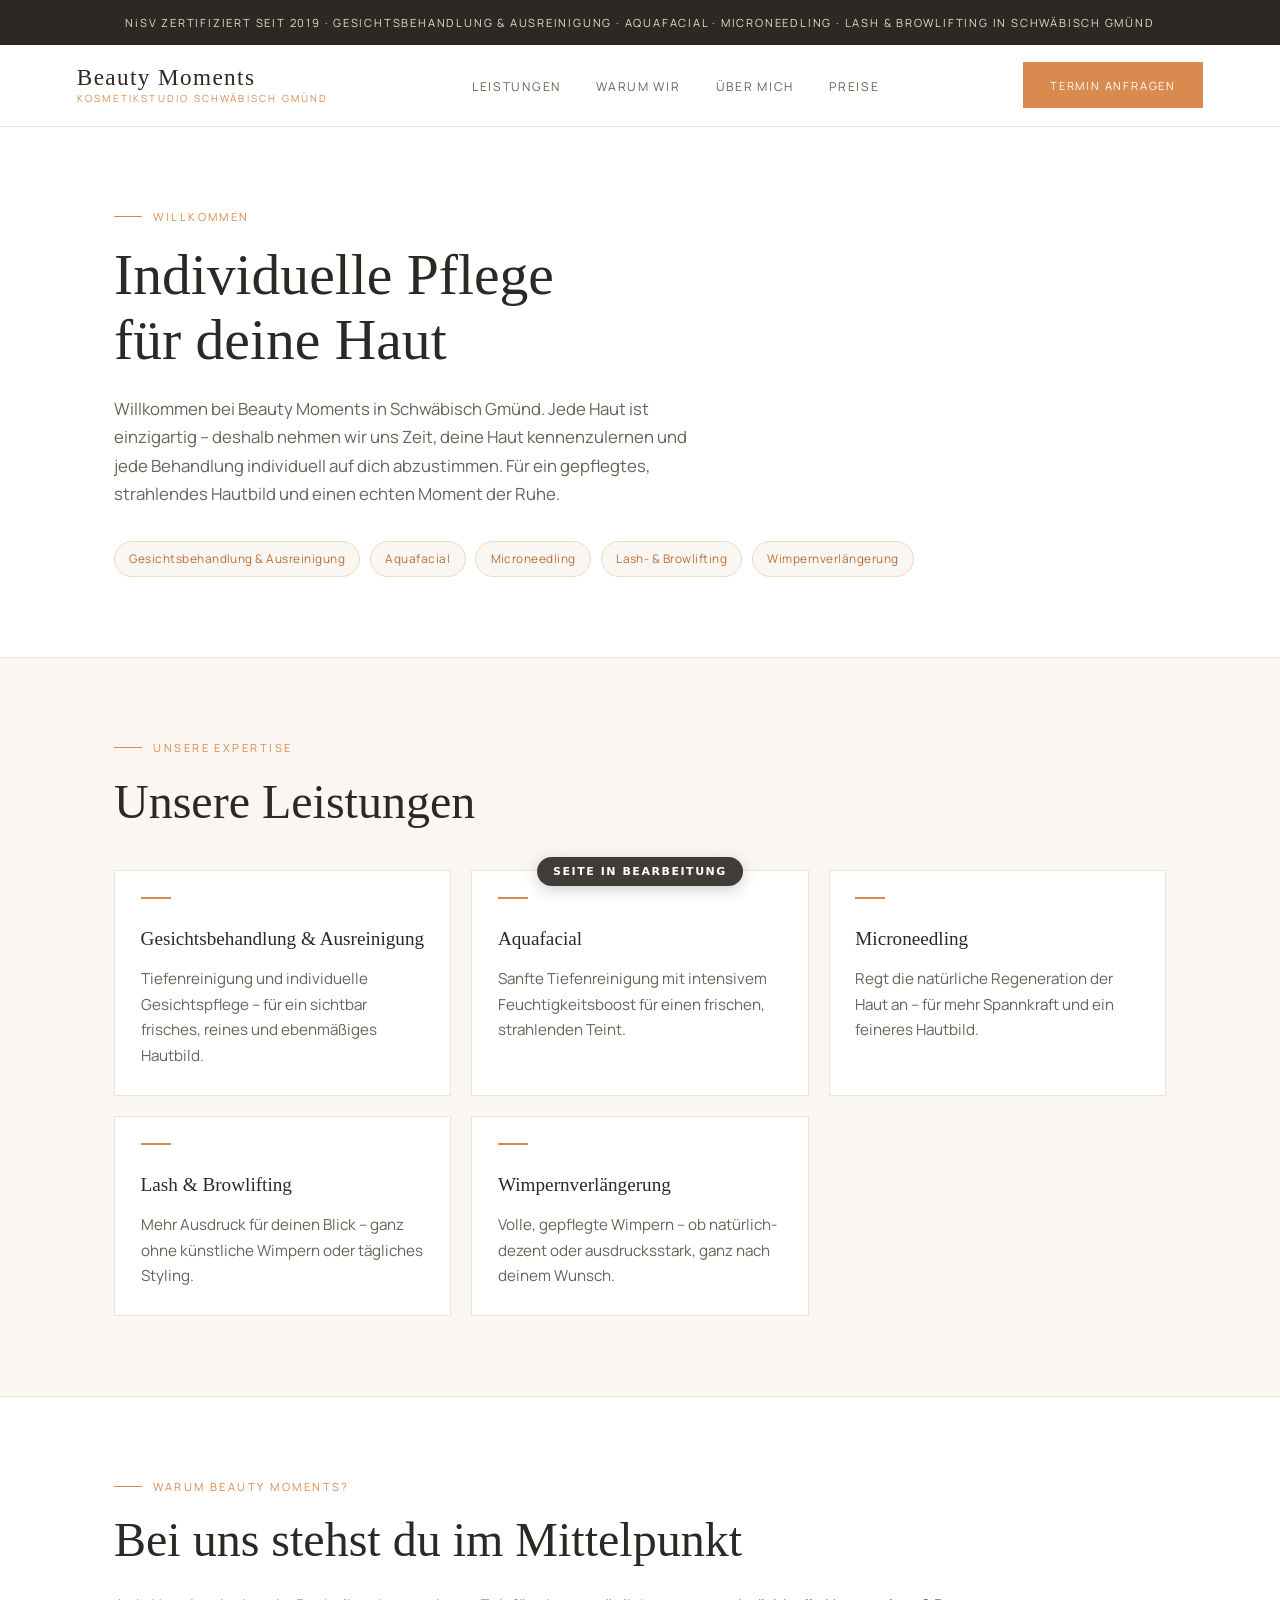
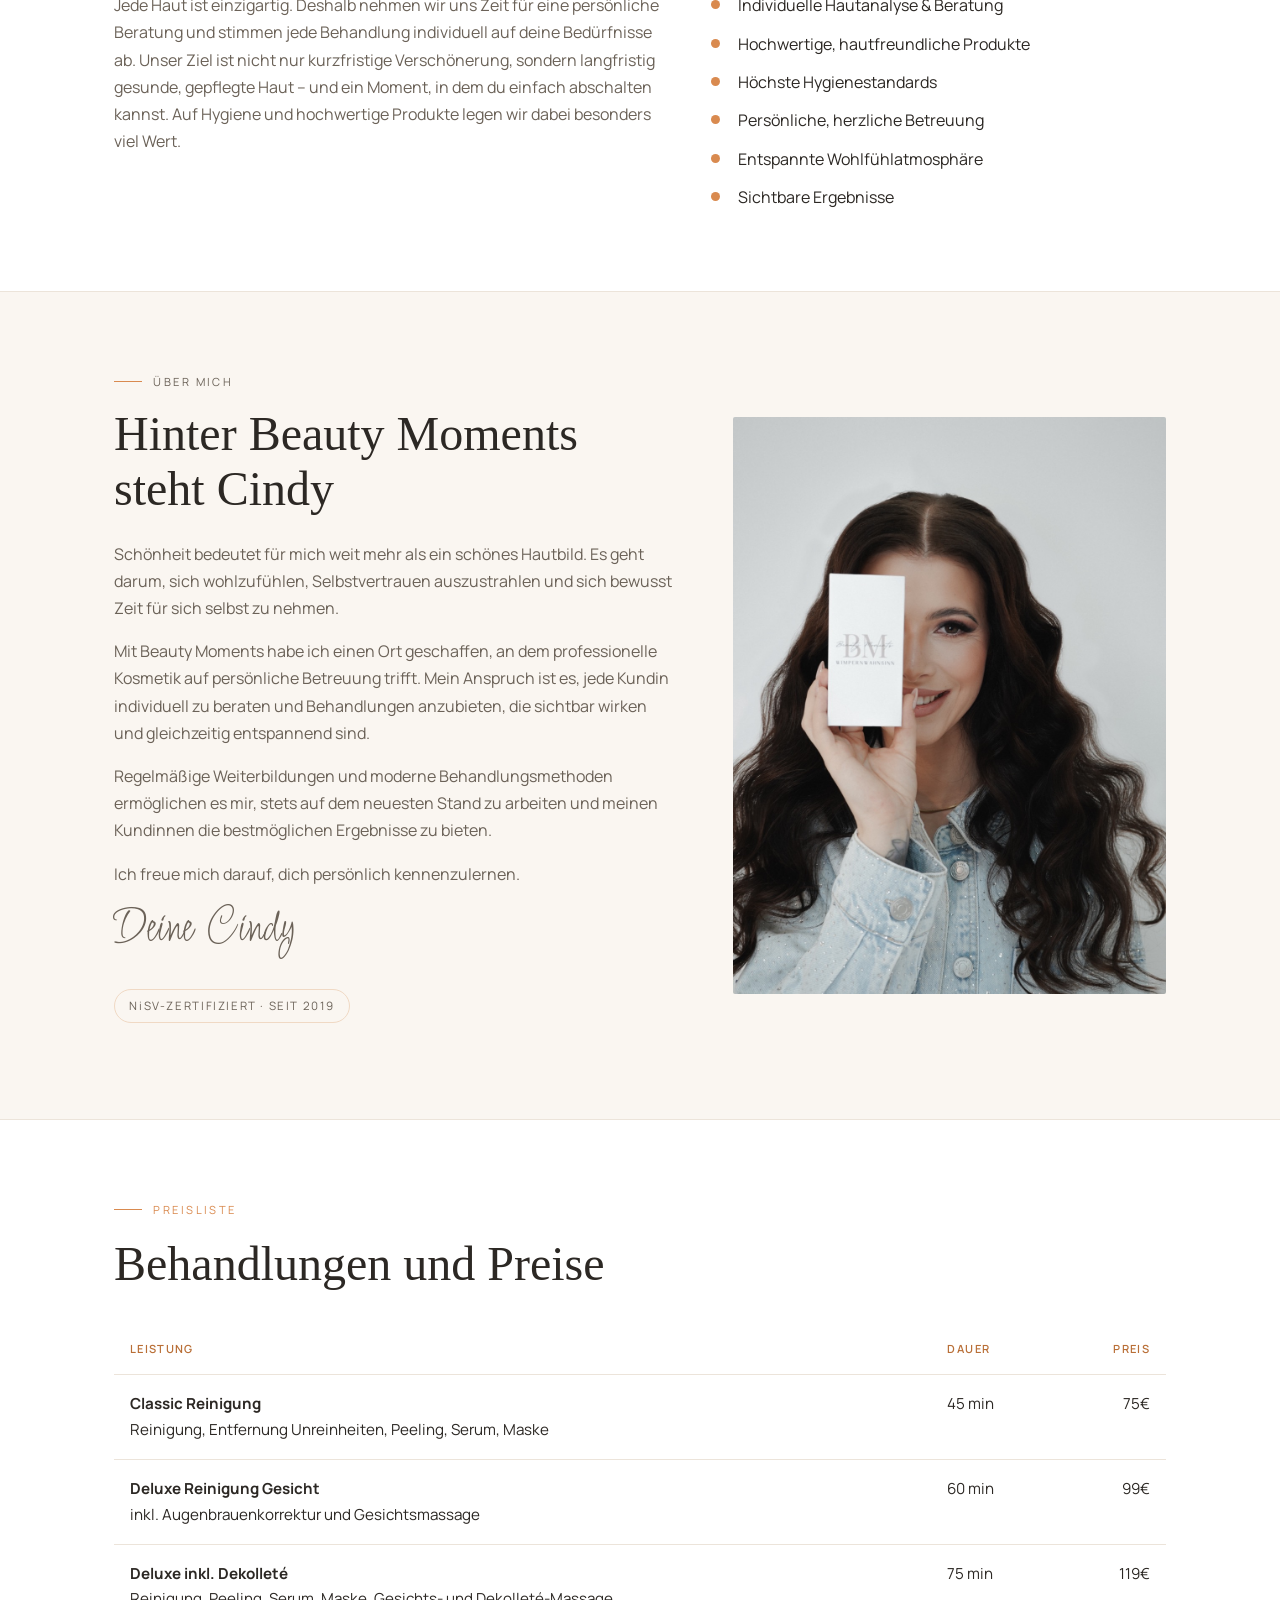
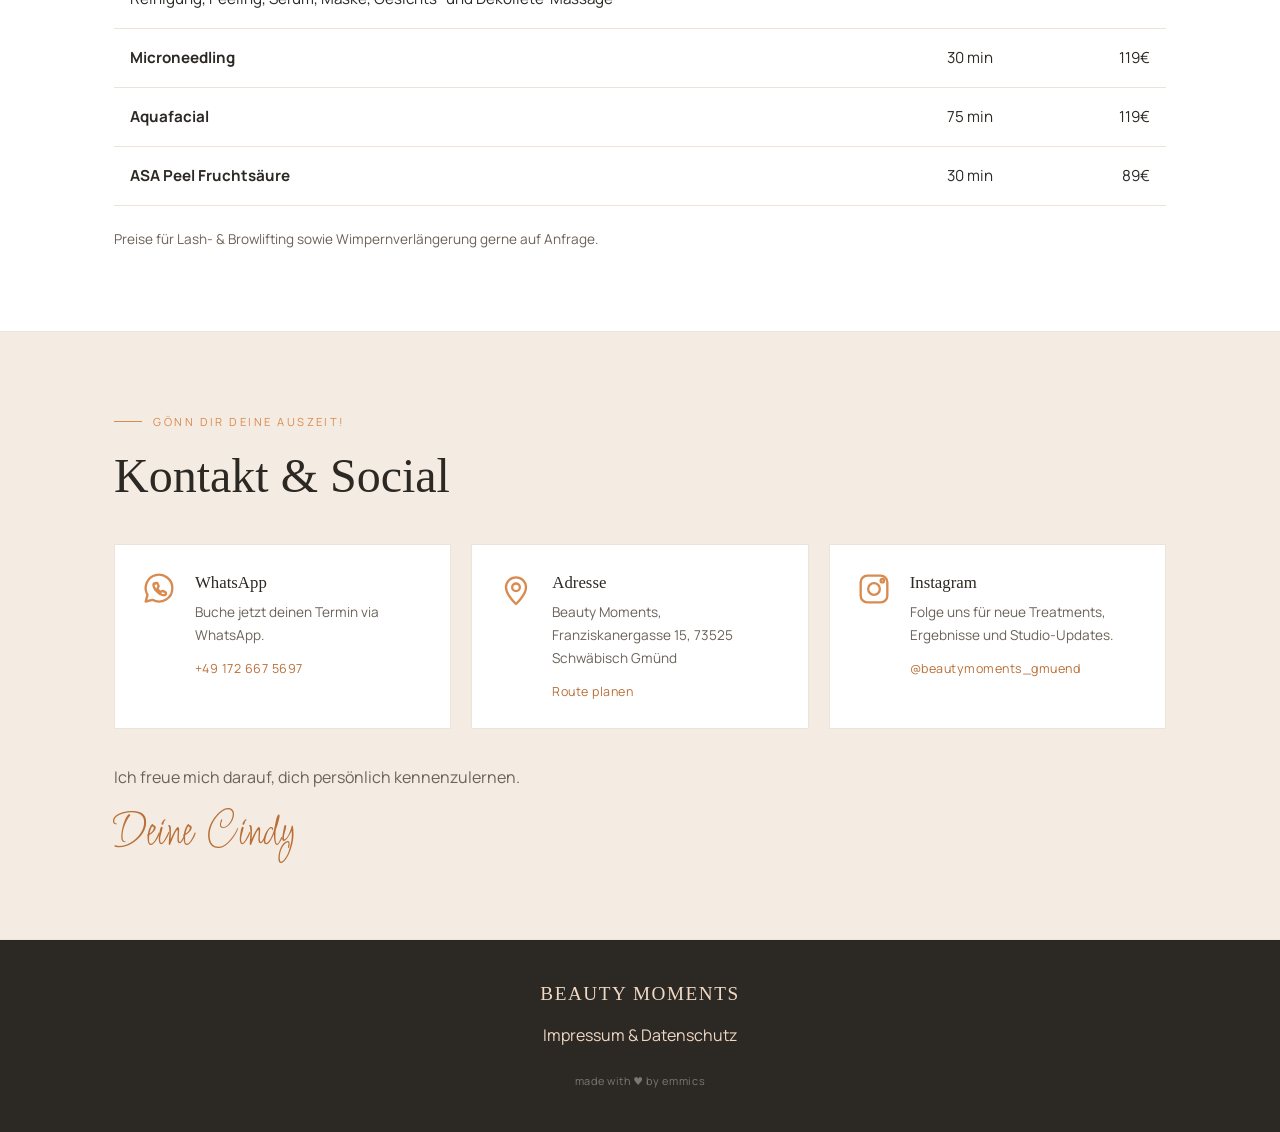
==== commit f6abd9a0: "Gmünd-Insta-Handle, NiSV-Schreibweise, Lash-Tagline hervorgehoben - Gmünd: Instagram-Link/Handle auf" ====
--- a/public/gmuend/index.html
+++ b/public/gmuend/index.html
@@ -410,7 +410,7 @@
   <body>
     <div class="wip-badge" style="position:fixed;left:50%;bottom:max(14px,env(safe-area-inset-bottom));transform:translateX(-50%);z-index:3000;background:rgba(44,40,36,0.9);color:#fff;font:600 11px/1 -apple-system,system-ui,sans-serif;letter-spacing:0.14em;text-transform:uppercase;padding:9px 16px;border-radius:999px;box-shadow:0 4px 16px rgba(0,0,0,0.18);pointer-events:none;">Seite in Bearbeitung</div>
     <div class="announcement">
-      NiSV zertifiziert seit 2019 · Gesichtsbehandlung &amp; Ausreinigung · Aquafacial · Microneedling · Lash &amp; Browlifting in Schwäbisch Gmünd
+      <span style="text-transform:none">NiSV</span> zertifiziert seit 2019 · Gesichtsbehandlung &amp; Ausreinigung · Aquafacial · Microneedling · Lash &amp; Browlifting in Schwäbisch Gmünd
     </div>
 
     <nav class="top-nav" aria-label="Hauptnavigation">
@@ -527,7 +527,7 @@
           </p>
           <p>Ich freue mich darauf, dich persönlich kennenzulernen.</p>
           <p class="signature">Deine Cindy</p>
-          <p class="cert-badge">NiSV-zertifiziert · seit 2019</p>
+          <p class="cert-badge"><span style="text-transform:none">NiSV</span>-zertifiziert · seit 2019</p>
         </div>
         <div class="portrait">
           <img src="assets/cindy.jpg" alt="Cindy, Inhaberin von Beauty Moments" loading="lazy" decoding="async" />
@@ -626,7 +626,7 @@
 
           <a
             class="contact-tile"
-            href="https://www.instagram.com/beautymoments_schorndorf"
+            href="https://www.instagram.com/beautymoments_gmuend/"
             target="_blank"
             rel="noopener noreferrer"
             aria-label="Instagram Profil aufrufen"
@@ -637,7 +637,7 @@
             <div>
               <h3>Instagram</h3>
               <p>Folge uns für neue Treatments, Ergebnisse und Studio-Updates.</p>
-              <span class="contact-meta">@beautymoments_schorndorf</span>
+              <span class="contact-meta">@beautymoments_gmuend</span>
             </div>
           </a>
         </div>
